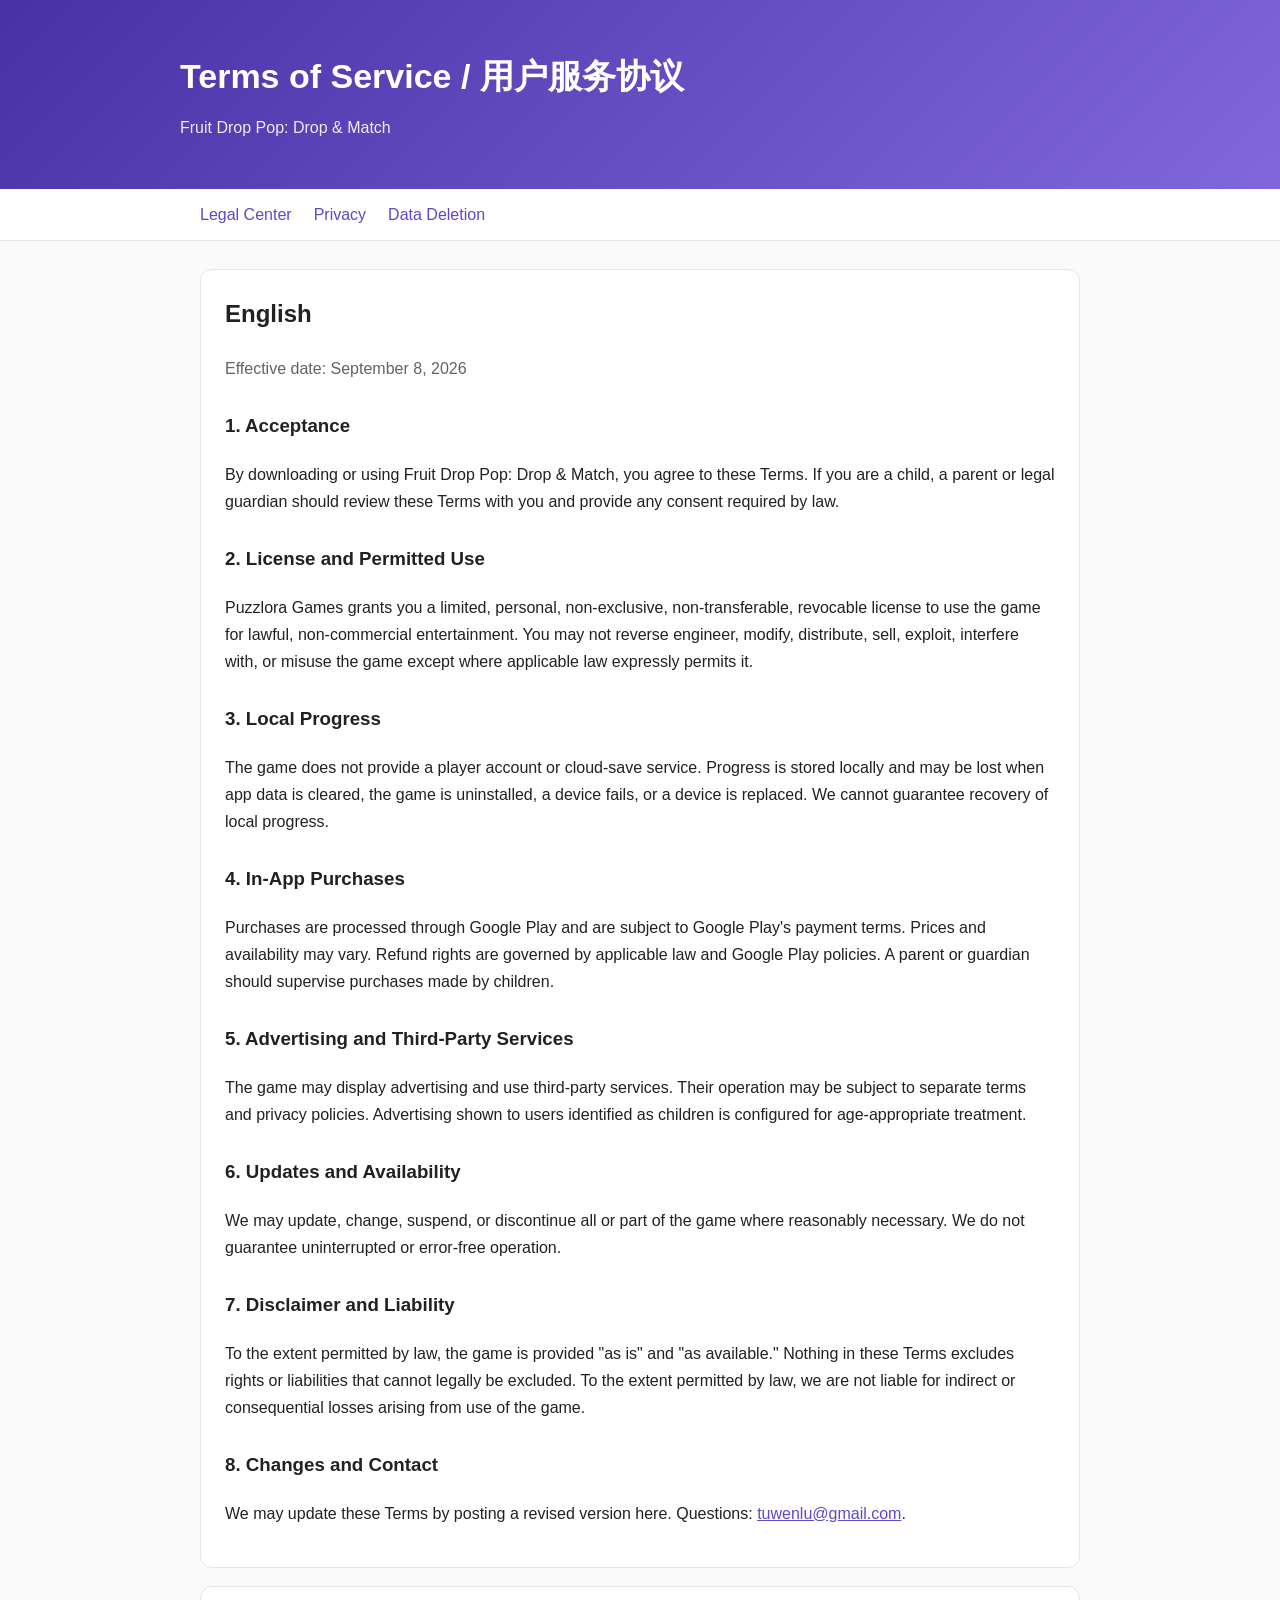
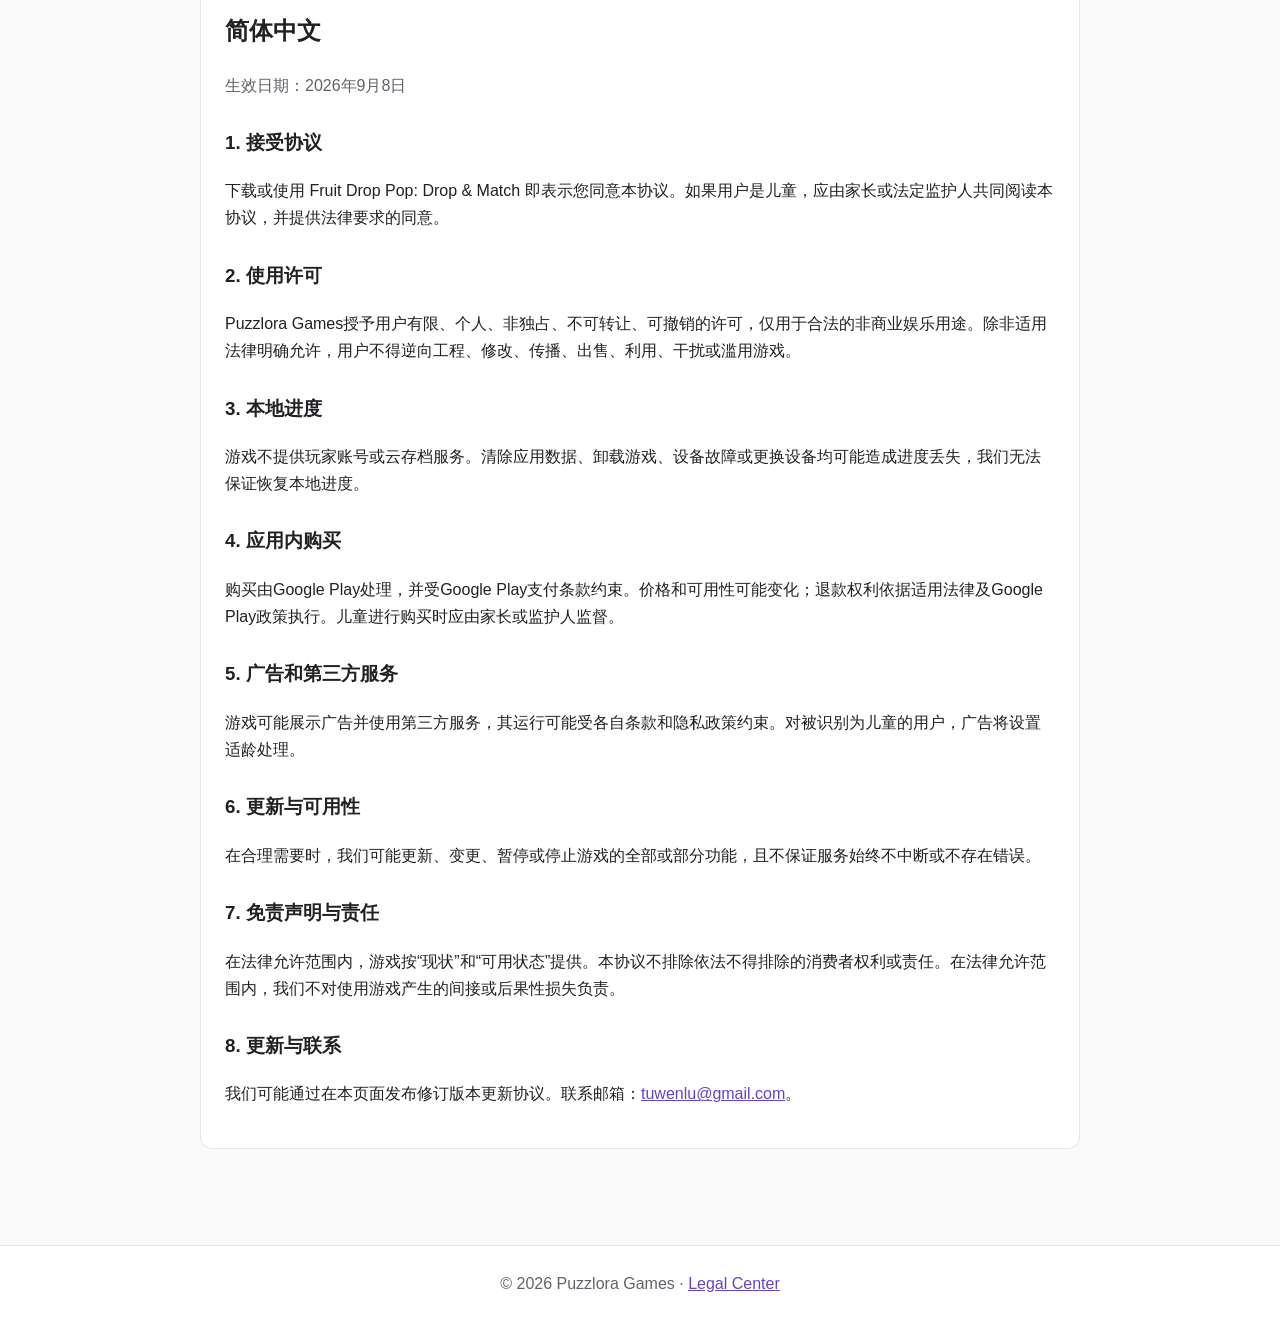
==== terms-of-service.html @ ba14608e "Add files via upload" ====
<!doctype html><html lang="en"><head><meta charset="utf-8"><meta name="viewport" content="width=device-width,initial-scale=1"><title>Terms of Service | Puzzlora Games</title><link rel="stylesheet" href="styles.css"></head><body><header><div class="wrap"><h1>Terms of Service / 用户服务协议</h1><p>Fruit Drop Pop: Drop &amp; Match</p></div></header><nav class="nav"><div class="wrap"><a href="index.html">Legal Center</a><a href="privacy-policy.html">Privacy</a><a href="account-deletion.html">Data Deletion</a></div></nav><main>
<section><h2>English</h2><p class="meta">Effective date: September 8, 2026</p><h3>1. Acceptance</h3><p>By downloading or using Fruit Drop Pop: Drop &amp; Match, you agree to these Terms. If you are a child, a parent or legal guardian should review these Terms with you and provide any consent required by law.</p><h3>2. License and Permitted Use</h3><p>Puzzlora Games grants you a limited, personal, non-exclusive, non-transferable, revocable license to use the game for lawful, non-commercial entertainment. You may not reverse engineer, modify, distribute, sell, exploit, interfere with, or misuse the game except where applicable law expressly permits it.</p><h3>3. Local Progress</h3><p>The game does not provide a player account or cloud-save service. Progress is stored locally and may be lost when app data is cleared, the game is uninstalled, a device fails, or a device is replaced. We cannot guarantee recovery of local progress.</p><h3>4. In-App Purchases</h3><p>Purchases are processed through Google Play and are subject to Google Play's payment terms. Prices and availability may vary. Refund rights are governed by applicable law and Google Play policies. A parent or guardian should supervise purchases made by children.</p><h3>5. Advertising and Third-Party Services</h3><p>The game may display advertising and use third-party services. Their operation may be subject to separate terms and privacy policies. Advertising shown to users identified as children is configured for age-appropriate treatment.</p><h3>6. Updates and Availability</h3><p>We may update, change, suspend, or discontinue all or part of the game where reasonably necessary. We do not guarantee uninterrupted or error-free operation.</p><h3>7. Disclaimer and Liability</h3><p>To the extent permitted by law, the game is provided "as is" and "as available." Nothing in these Terms excludes rights or liabilities that cannot legally be excluded. To the extent permitted by law, we are not liable for indirect or consequential losses arising from use of the game.</p><h3>8. Changes and Contact</h3><p>We may update these Terms by posting a revised version here. Questions: <a href="mailto:tuwenlu@gmail.com">tuwenlu@gmail.com</a>.</p></section>
<section lang="zh-CN"><h2>简体中文</h2><p class="meta">生效日期：2026年9月8日</p><h3>1. 接受协议</h3><p>下载或使用 Fruit Drop Pop: Drop &amp; Match 即表示您同意本协议。如果用户是儿童，应由家长或法定监护人共同阅读本协议，并提供法律要求的同意。</p><h3>2. 使用许可</h3><p>Puzzlora Games授予用户有限、个人、非独占、不可转让、可撤销的许可，仅用于合法的非商业娱乐用途。除非适用法律明确允许，用户不得逆向工程、修改、传播、出售、利用、干扰或滥用游戏。</p><h3>3. 本地进度</h3><p>游戏不提供玩家账号或云存档服务。清除应用数据、卸载游戏、设备故障或更换设备均可能造成进度丢失，我们无法保证恢复本地进度。</p><h3>4. 应用内购买</h3><p>购买由Google Play处理，并受Google Play支付条款约束。价格和可用性可能变化；退款权利依据适用法律及Google Play政策执行。儿童进行购买时应由家长或监护人监督。</p><h3>5. 广告和第三方服务</h3><p>游戏可能展示广告并使用第三方服务，其运行可能受各自条款和隐私政策约束。对被识别为儿童的用户，广告将设置适龄处理。</p><h3>6. 更新与可用性</h3><p>在合理需要时，我们可能更新、变更、暂停或停止游戏的全部或部分功能，且不保证服务始终不中断或不存在错误。</p><h3>7. 免责声明与责任</h3><p>在法律允许范围内，游戏按“现状”和“可用状态”提供。本协议不排除依法不得排除的消费者权利或责任。在法律允许范围内，我们不对使用游戏产生的间接或后果性损失负责。</p><h3>8. 更新与联系</h3><p>我们可能通过在本页面发布修订版本更新协议。联系邮箱：<a href="mailto:tuwenlu@gmail.com">tuwenlu@gmail.com</a>。</p></section></main><footer>© 2026 Puzzlora Games · <a href="index.html">Legal Center</a></footer></body></html>
---- styles.css ----
:root{--ink:#202124;--muted:#5f6368;--line:#e2e6ea;--brand:#6246c7;--soft:#f7f5ff;--white:#fff;--warn:#fff8e1}*{box-sizing:border-box}body{margin:0;color:var(--ink);background:#fafafa;font:16px/1.7 -apple-system,BlinkMacSystemFont,"Segoe UI",Roboto,"Noto Sans SC",Arial,sans-serif}header{background:linear-gradient(135deg,#4731a5,#8068dc);color:#fff;padding:48px 20px}header .wrap{max-width:920px;margin:auto}header h1{margin:0 0 8px;font-size:34px}header p{margin:0;opacity:.9}.lang{margin-top:18px}.lang a{color:#fff;margin-right:18px}.wrap{max-width:920px;margin:auto}.nav{background:#fff;border-bottom:1px solid var(--line);position:sticky;top:0;z-index:2}.nav .wrap{display:flex;gap:22px;overflow:auto;padding:12px 20px}.nav a{white-space:nowrap;color:var(--brand);text-decoration:none}main{max-width:920px;margin:28px auto;padding:0 20px 50px}.card,section{background:#fff;border:1px solid var(--line);border-radius:12px;padding:24px;margin:0 0 18px}h2{margin-top:0;font-size:24px}h3{margin-top:28px}a{color:var(--brand)}table{border-collapse:collapse;width:100%;display:block;overflow:auto}th,td{border:1px solid var(--line);padding:10px;text-align:left;vertical-align:top}th{background:var(--soft)}.meta{color:var(--muted)}.notice{background:var(--warn);border-left:4px solid #f9ab00;padding:14px 16px}.button{display:inline-block;padding:10px 16px;background:var(--brand);color:#fff;text-decoration:none;border-radius:8px;margin:4px 8px 4px 0}footer{border-top:1px solid var(--line);padding:24px 20px;text-align:center;color:var(--muted);background:#fff}@media(max-width:600px){header{padding:34px 18px}header h1{font-size:28px}.card,section{padding:18px}}
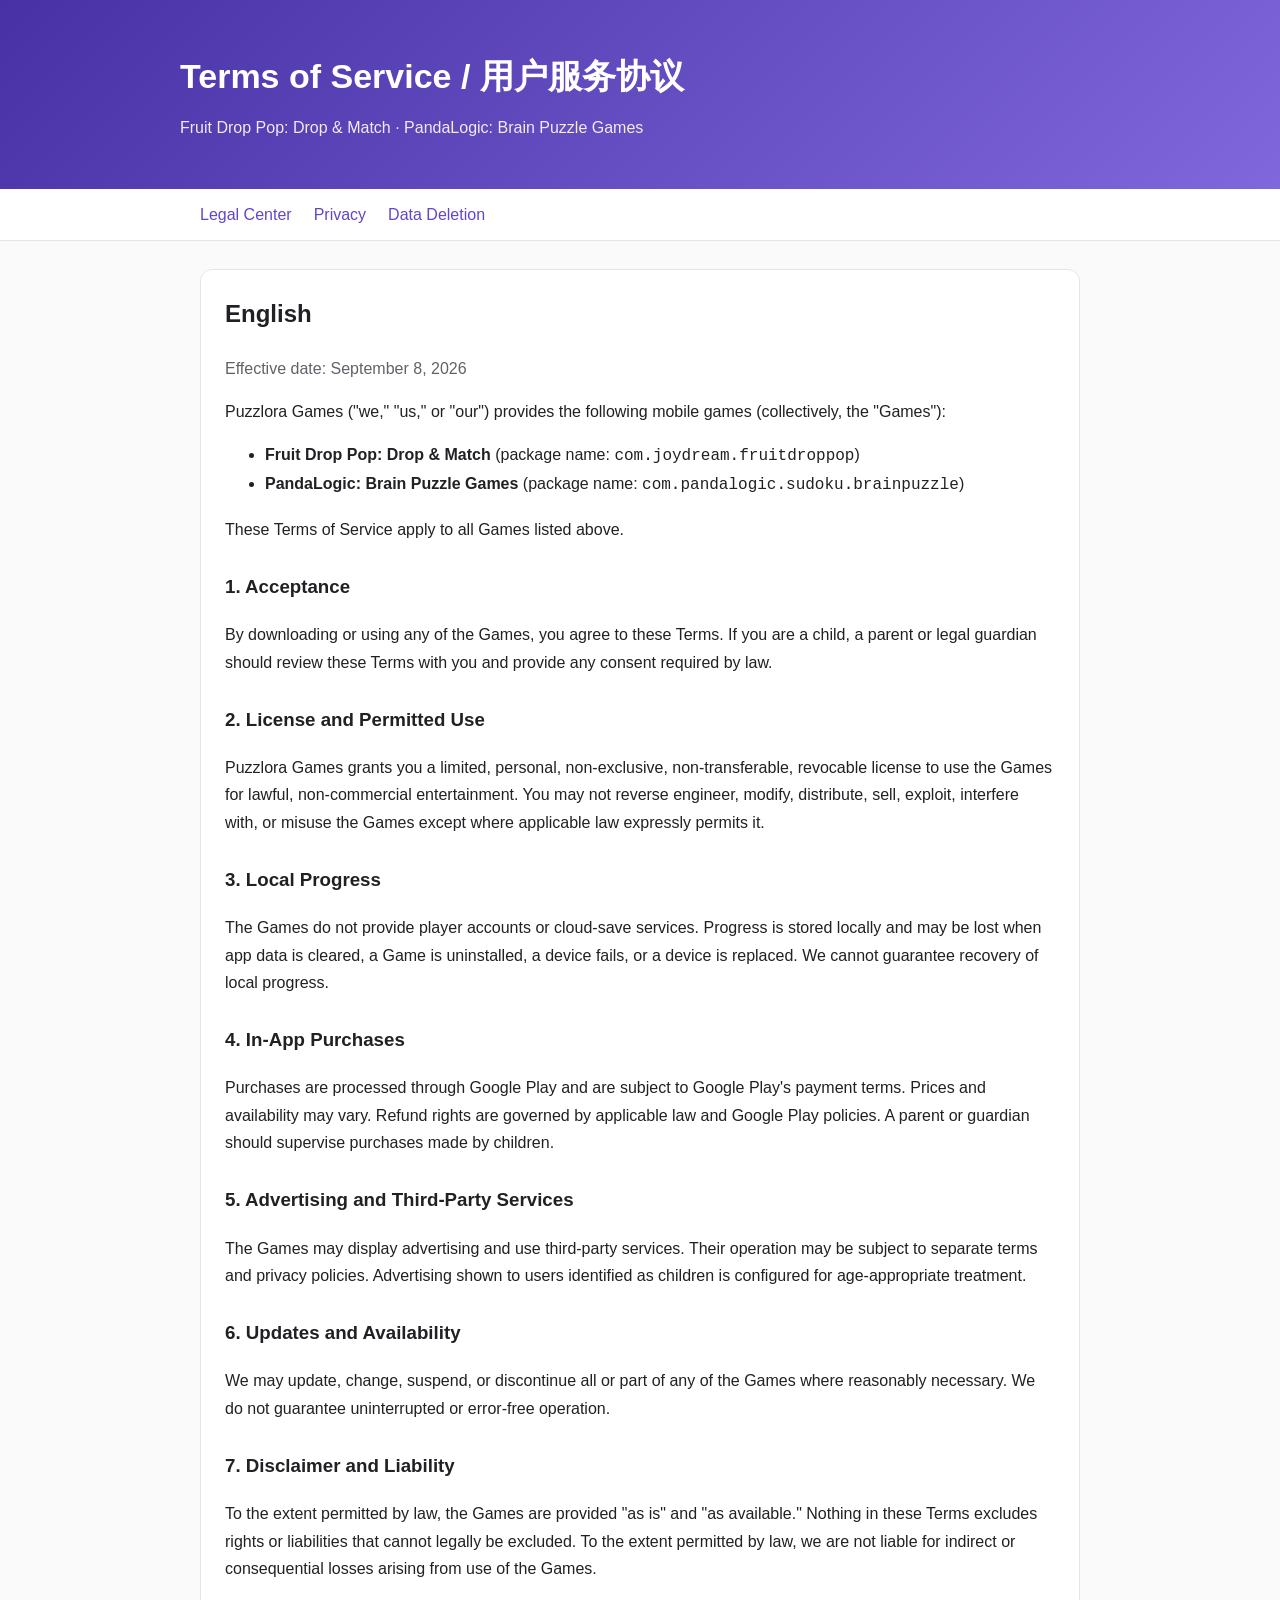
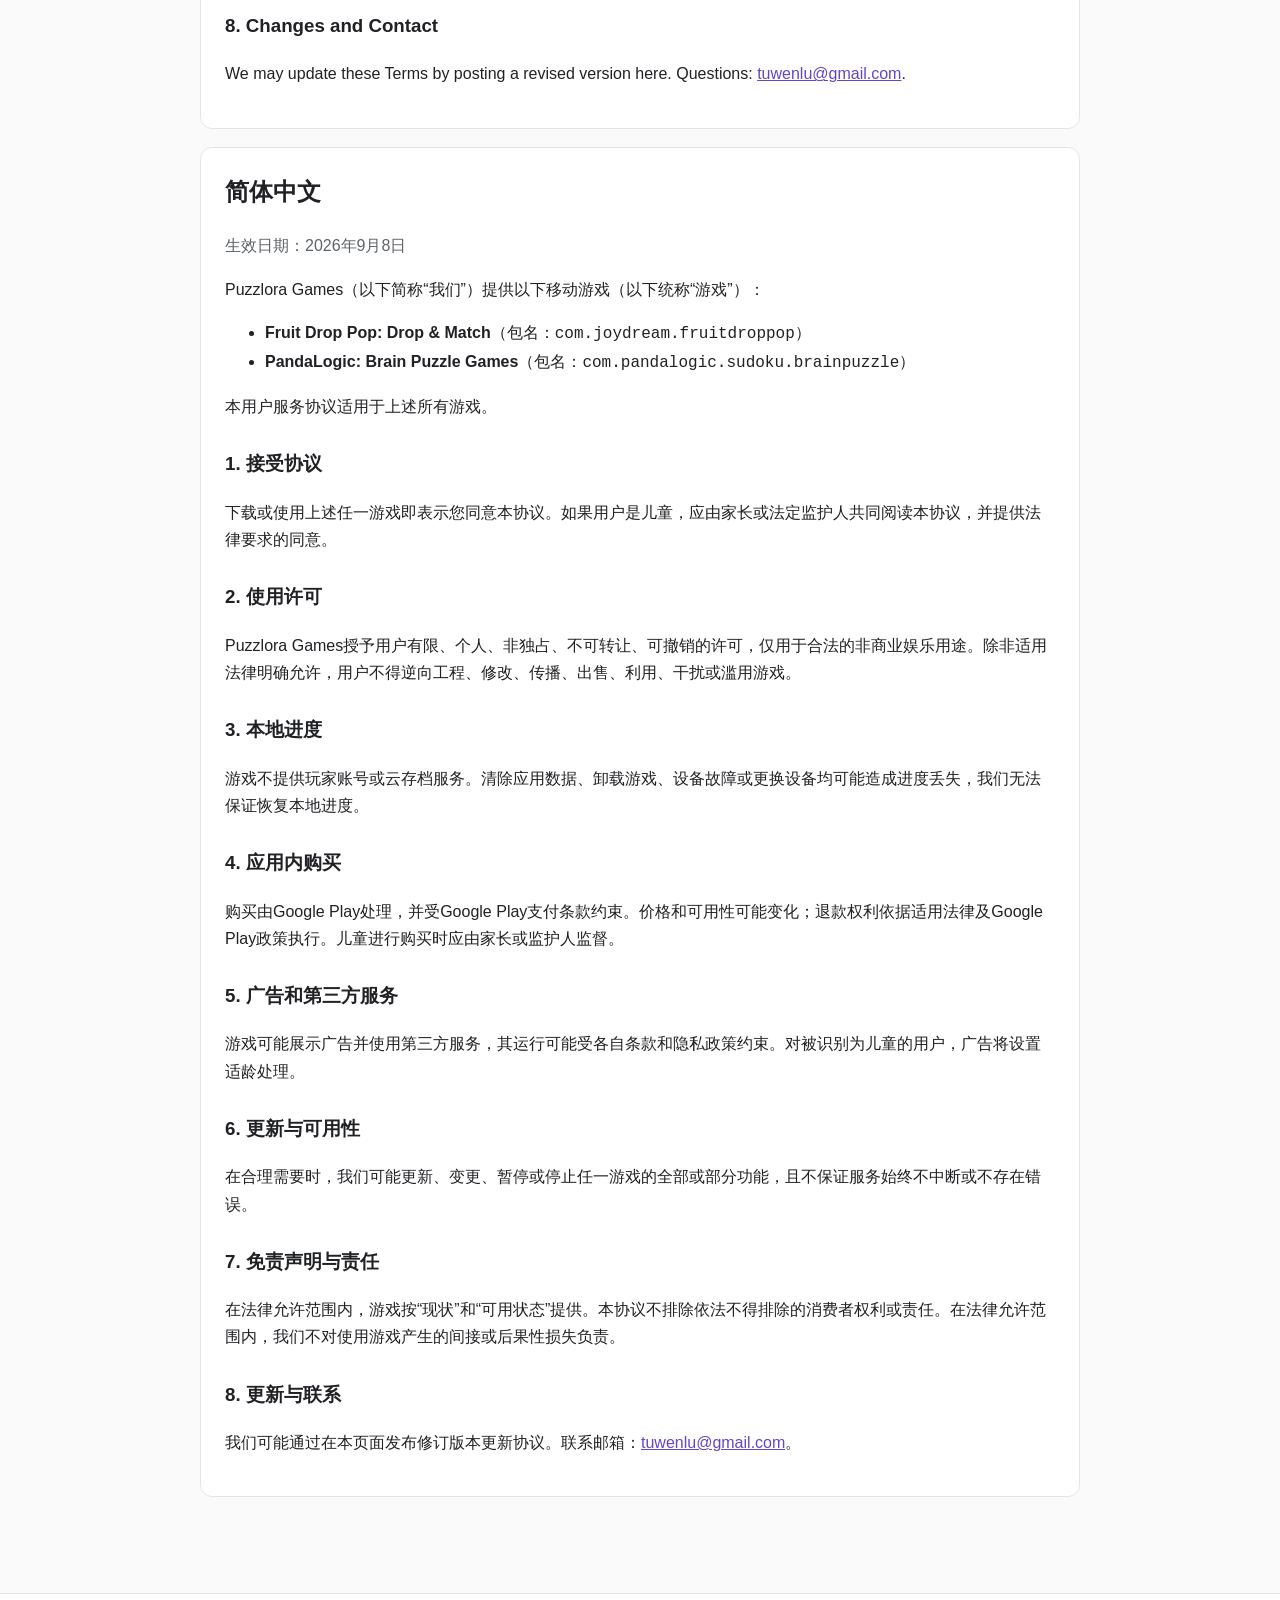
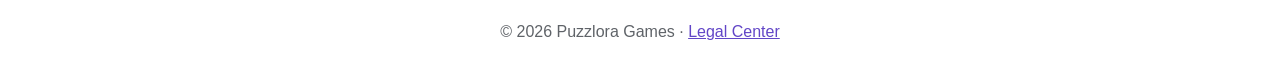
==== commit fbe22155: "Update terms-of-service.html Update terms to include PandaLogic" ====
--- a/terms-of-service.html
+++ b/terms-of-service.html
@@ -1,3 +1,101 @@
-<!doctype html><html lang="en"><head><meta charset="utf-8"><meta name="viewport" content="width=device-width,initial-scale=1"><title>Terms of Service | Puzzlora Games</title><link rel="stylesheet" href="styles.css"></head><body><header><div class="wrap"><h1>Terms of Service / 用户服务协议</h1><p>Fruit Drop Pop: Drop &amp; Match</p></div></header><nav class="nav"><div class="wrap"><a href="index.html">Legal Center</a><a href="privacy-policy.html">Privacy</a><a href="account-deletion.html">Data Deletion</a></div></nav><main>
-<section><h2>English</h2><p class="meta">Effective date: September 8, 2026</p><h3>1. Acceptance</h3><p>By downloading or using Fruit Drop Pop: Drop &amp; Match, you agree to these Terms. If you are a child, a parent or legal guardian should review these Terms with you and provide any consent required by law.</p><h3>2. License and Permitted Use</h3><p>Puzzlora Games grants you a limited, personal, non-exclusive, non-transferable, revocable license to use the game for lawful, non-commercial entertainment. You may not reverse engineer, modify, distribute, sell, exploit, interfere with, or misuse the game except where applicable law expressly permits it.</p><h3>3. Local Progress</h3><p>The game does not provide a player account or cloud-save service. Progress is stored locally and may be lost when app data is cleared, the game is uninstalled, a device fails, or a device is replaced. We cannot guarantee recovery of local progress.</p><h3>4. In-App Purchases</h3><p>Purchases are processed through Google Play and are subject to Google Play's payment terms. Prices and availability may vary. Refund rights are governed by applicable law and Google Play policies. A parent or guardian should supervise purchases made by children.</p><h3>5. Advertising and Third-Party Services</h3><p>The game may display advertising and use third-party services. Their operation may be subject to separate terms and privacy policies. Advertising shown to users identified as children is configured for age-appropriate treatment.</p><h3>6. Updates and Availability</h3><p>We may update, change, suspend, or discontinue all or part of the game where reasonably necessary. We do not guarantee uninterrupted or error-free operation.</p><h3>7. Disclaimer and Liability</h3><p>To the extent permitted by law, the game is provided "as is" and "as available." Nothing in these Terms excludes rights or liabilities that cannot legally be excluded. To the extent permitted by law, we are not liable for indirect or consequential losses arising from use of the game.</p><h3>8. Changes and Contact</h3><p>We may update these Terms by posting a revised version here. Questions: <a href="mailto:tuwenlu@gmail.com">tuwenlu@gmail.com</a>.</p></section>
-<section lang="zh-CN"><h2>简体中文</h2><p class="meta">生效日期：2026年9月8日</p><h3>1. 接受协议</h3><p>下载或使用 Fruit Drop Pop: Drop &amp; Match 即表示您同意本协议。如果用户是儿童，应由家长或法定监护人共同阅读本协议，并提供法律要求的同意。</p><h3>2. 使用许可</h3><p>Puzzlora Games授予用户有限、个人、非独占、不可转让、可撤销的许可，仅用于合法的非商业娱乐用途。除非适用法律明确允许，用户不得逆向工程、修改、传播、出售、利用、干扰或滥用游戏。</p><h3>3. 本地进度</h3><p>游戏不提供玩家账号或云存档服务。清除应用数据、卸载游戏、设备故障或更换设备均可能造成进度丢失，我们无法保证恢复本地进度。</p><h3>4. 应用内购买</h3><p>购买由Google Play处理，并受Google Play支付条款约束。价格和可用性可能变化；退款权利依据适用法律及Google Play政策执行。儿童进行购买时应由家长或监护人监督。</p><h3>5. 广告和第三方服务</h3><p>游戏可能展示广告并使用第三方服务，其运行可能受各自条款和隐私政策约束。对被识别为儿童的用户，广告将设置适龄处理。</p><h3>6. 更新与可用性</h3><p>在合理需要时，我们可能更新、变更、暂停或停止游戏的全部或部分功能，且不保证服务始终不中断或不存在错误。</p><h3>7. 免责声明与责任</h3><p>在法律允许范围内，游戏按“现状”和“可用状态”提供。本协议不排除依法不得排除的消费者权利或责任。在法律允许范围内，我们不对使用游戏产生的间接或后果性损失负责。</p><h3>8. 更新与联系</h3><p>我们可能通过在本页面发布修订版本更新协议。联系邮箱：<a href="mailto:tuwenlu@gmail.com">tuwenlu@gmail.com</a>。</p></section></main><footer>© 2026 Puzzlora Games · <a href="index.html">Legal Center</a></footer></body></html>
+<!doctype html>
+<html lang="en">
+<head>
+  <meta charset="utf-8">
+  <meta name="viewport" content="width=device-width,initial-scale=1">
+  <title>Terms of Service | Puzzlora Games</title>
+  <link rel="stylesheet" href="styles.css">
+</head>
+<body>
+<header>
+  <div class="wrap">
+    <h1>Terms of Service / 用户服务协议</h1>
+    <p>Fruit Drop Pop: Drop &amp; Match · PandaLogic: Brain Puzzle Games</p>
+  </div>
+</header>
+
+<nav class="nav">
+  <div class="wrap">
+    <a href="index.html">Legal Center</a>
+    <a href="privacy-policy.html">Privacy</a>
+    <a href="account-deletion.html">Data Deletion</a>
+  </div>
+</nav>
+
+<main>
+  <section>
+    <h2>English</h2>
+    <p class="meta">Effective date: September 8, 2026</p>
+
+    <p>Puzzlora Games ("we," "us," or "our") provides the following mobile games (collectively, the "Games"):</p>
+    <ul>
+      <li><strong>Fruit Drop Pop: Drop &amp; Match</strong> (package name: <code>com.joydream.fruitdroppop</code>)</li>
+      <li><strong>PandaLogic: Brain Puzzle Games</strong> (package name: <code>com.pandalogic.sudoku.brainpuzzle</code>)</li>
+    </ul>
+    <p>These Terms of Service apply to all Games listed above.</p>
+
+    <h3>1. Acceptance</h3>
+    <p>By downloading or using any of the Games, you agree to these Terms. If you are a child, a parent or legal guardian should review these Terms with you and provide any consent required by law.</p>
+
+    <h3>2. License and Permitted Use</h3>
+    <p>Puzzlora Games grants you a limited, personal, non-exclusive, non-transferable, revocable license to use the Games for lawful, non-commercial entertainment. You may not reverse engineer, modify, distribute, sell, exploit, interfere with, or misuse the Games except where applicable law expressly permits it.</p>
+
+    <h3>3. Local Progress</h3>
+    <p>The Games do not provide player accounts or cloud-save services. Progress is stored locally and may be lost when app data is cleared, a Game is uninstalled, a device fails, or a device is replaced. We cannot guarantee recovery of local progress.</p>
+
+    <h3>4. In-App Purchases</h3>
+    <p>Purchases are processed through Google Play and are subject to Google Play's payment terms. Prices and availability may vary. Refund rights are governed by applicable law and Google Play policies. A parent or guardian should supervise purchases made by children.</p>
+
+    <h3>5. Advertising and Third-Party Services</h3>
+    <p>The Games may display advertising and use third-party services. Their operation may be subject to separate terms and privacy policies. Advertising shown to users identified as children is configured for age-appropriate treatment.</p>
+
+    <h3>6. Updates and Availability</h3>
+    <p>We may update, change, suspend, or discontinue all or part of any of the Games where reasonably necessary. We do not guarantee uninterrupted or error-free operation.</p>
+
+    <h3>7. Disclaimer and Liability</h3>
+    <p>To the extent permitted by law, the Games are provided "as is" and "as available." Nothing in these Terms excludes rights or liabilities that cannot legally be excluded. To the extent permitted by law, we are not liable for indirect or consequential losses arising from use of the Games.</p>
+
+    <h3>8. Changes and Contact</h3>
+    <p>We may update these Terms by posting a revised version here. Questions: <a href="mailto:tuwenlu@gmail.com">tuwenlu@gmail.com</a>.</p>
+  </section>
+
+  <section lang="zh-CN">
+    <h2>简体中文</h2>
+    <p class="meta">生效日期：2026年9月8日</p>
+
+    <p>Puzzlora Games（以下简称“我们”）提供以下移动游戏（以下统称“游戏”）：</p>
+    <ul>
+      <li><strong>Fruit Drop Pop: Drop &amp; Match</strong>（包名：<code>com.joydream.fruitdroppop</code>）</li>
+      <li><strong>PandaLogic: Brain Puzzle Games</strong>（包名：<code>com.pandalogic.sudoku.brainpuzzle</code>）</li>
+    </ul>
+    <p>本用户服务协议适用于上述所有游戏。</p>
+
+    <h3>1. 接受协议</h3>
+    <p>下载或使用上述任一游戏即表示您同意本协议。如果用户是儿童，应由家长或法定监护人共同阅读本协议，并提供法律要求的同意。</p>
+
+    <h3>2. 使用许可</h3>
+    <p>Puzzlora Games授予用户有限、个人、非独占、不可转让、可撤销的许可，仅用于合法的非商业娱乐用途。除非适用法律明确允许，用户不得逆向工程、修改、传播、出售、利用、干扰或滥用游戏。</p>
+
+    <h3>3. 本地进度</h3>
+    <p>游戏不提供玩家账号或云存档服务。清除应用数据、卸载游戏、设备故障或更换设备均可能造成进度丢失，我们无法保证恢复本地进度。</p>
+
+    <h3>4. 应用内购买</h3>
+    <p>购买由Google Play处理，并受Google Play支付条款约束。价格和可用性可能变化；退款权利依据适用法律及Google Play政策执行。儿童进行购买时应由家长或监护人监督。</p>
+
+    <h3>5. 广告和第三方服务</h3>
+    <p>游戏可能展示广告并使用第三方服务，其运行可能受各自条款和隐私政策约束。对被识别为儿童的用户，广告将设置适龄处理。</p>
+
+    <h3>6. 更新与可用性</h3>
+    <p>在合理需要时，我们可能更新、变更、暂停或停止任一游戏的全部或部分功能，且不保证服务始终不中断或不存在错误。</p>
+
+    <h3>7. 免责声明与责任</h3>
+    <p>在法律允许范围内，游戏按“现状”和“可用状态”提供。本协议不排除依法不得排除的消费者权利或责任。在法律允许范围内，我们不对使用游戏产生的间接或后果性损失负责。</p>
+
+    <h3>8. 更新与联系</h3>
+    <p>我们可能通过在本页面发布修订版本更新协议。联系邮箱：<a href="mailto:tuwenlu@gmail.com">tuwenlu@gmail.com</a>。</p>
+  </section>
+</main>
+
+<footer>© 2026 Puzzlora Games · <a href="index.html">Legal Center</a></footer>
+</body>
+</html>
